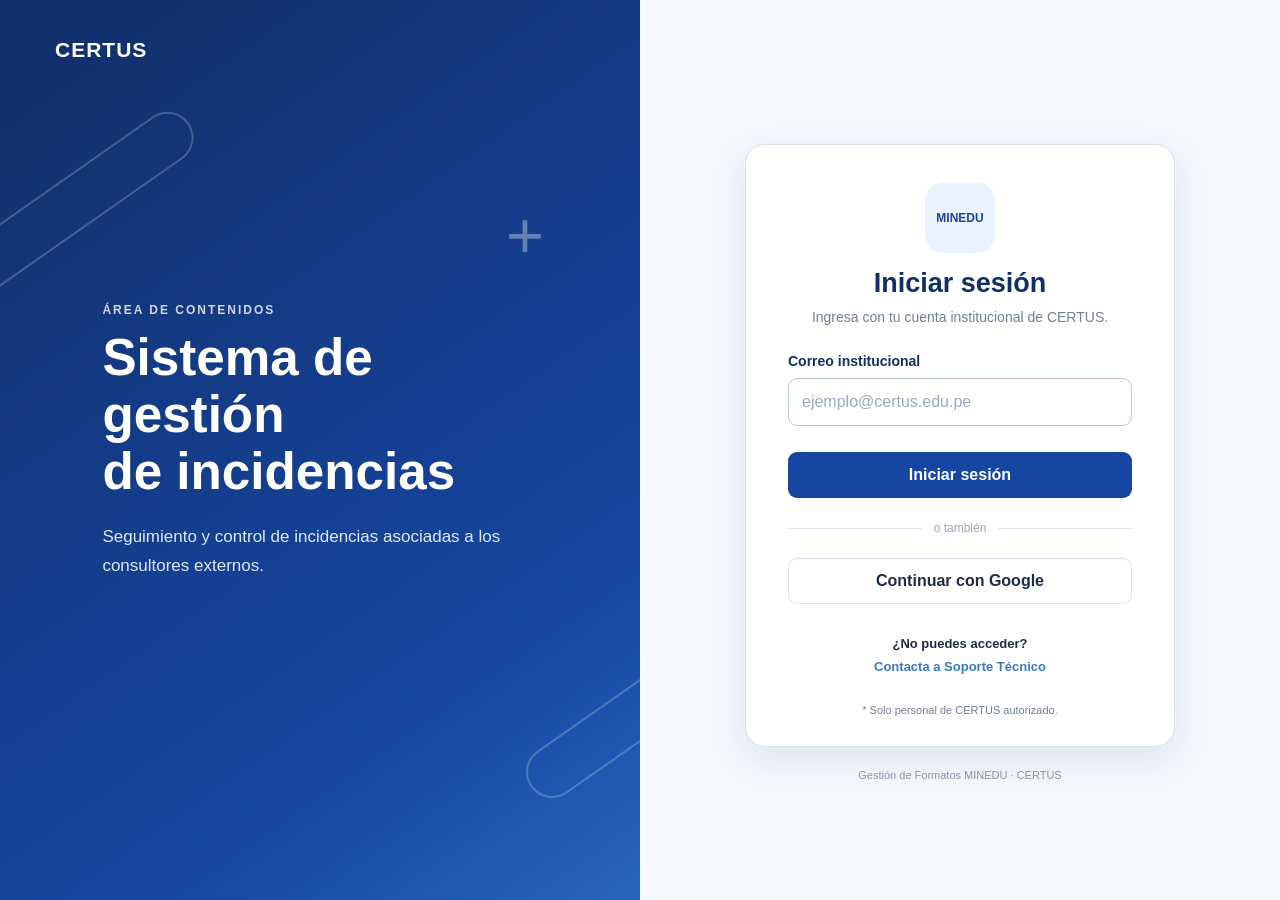
==== index.html @ bb44d8a0 "subida de archivos" ====
<!DOCTYPE html>
<html lang="es">
<head>
  <meta charset="UTF-8">
  <meta name="viewport" content="width=device-width, initial-scale=1.0">
  <title>Acceso | Gestión de Formatos MINEDU</title>
  <link rel="stylesheet" href="estilos.css">
</head>
<body class="login-page">
  <main class="login-layout">
    <section class="login-brand">
      <div class="brand-mark">
        <img src="icono1.png" alt="Logotipo de CERTUS" onerror="this.style.display='none'">
        <span class="brand-fallback">CERTUS</span>
      </div>
      <p class="eyebrow">ÁREA DE CONTENIDOS</p>
      <h1>Sistema de gestión<br>de incidencias</h1>
      <p class="brand-description">
        Seguimiento y control de incidencias asociadas a los consultores externos.
      </p>
      <div class="brand-decoration decoration-one"></div>
      <div class="brand-decoration decoration-two"></div>
      <div class="brand-plus">+</div>
    </section>

    <section class="login-side">
      <div class="login-card">
        <div class="login-logo">
          <img src="icono2.png" alt="Icono del sistema" onerror="this.style.display='none'">
          <span class="login-logo-fallback">MINEDU</span>
        </div>
        <h2>Iniciar sesión</h2>
        <p class="muted login-intro">Ingresa con tu cuenta institucional de CERTUS.</p>

        <form id="loginForm">
          <label for="correo">Correo institucional</label>
          <input
            type="email"
            id="correo"
            name="correo"
            placeholder="ejemplo@certus.edu.pe"
            autocomplete="username"
            required
          >
          <small id="loginMessage" class="form-message" aria-live="polite"></small>
          <button type="submit" class="button button-primary button-full">Iniciar sesión</button>
        </form>

        <div class="separator"><span>o también</span></div>

        <button type="button" id="googleButton" class="button button-google button-full">
          <img src="icono3.png" alt="" onerror="this.style.display='none'">
          Continuar con Google
        </button>

        <div class="login-help">
          <strong>¿No puedes acceder?</strong>
          <a href="#" id="supportLink">Contacta a Soporte Técnico</a>
        </div>
        <p class="login-note">* Solo personal de CERTUS autorizado.</p>
      </div>
      <footer class="page-footer">Gestión de Formatos MINEDU · CERTUS</footer>
    </section>
  </main>
  <script src="script.js"></script>
</body>
</html>
---- estilos.css ----
:root {
  --navy: #102f68;
  --blue: #1746a2;
  --light-blue: #eaf3ff;
  --sky: #6aaef4;
  --text: #1d2d48;
  --muted: #718096;
  --border: #d9e2ef;
  --surface: #ffffff;
  --background: #f4f7fc;
  --shadow: 0 12px 35px rgba(20, 48, 95, 0.09);
}

* { box-sizing: border-box; }

body {
  margin: 0;
  font-family: Arial, Helvetica, sans-serif;
  color: var(--text);
}

button, input { font: inherit; }
button { cursor: pointer; }

/* INICIO DE SESIÓN */
.login-page {
  min-height: 100vh;
  background: var(--background);
}

.login-layout {
  min-height: 100vh;
  display: grid;
  grid-template-columns: 1fr 1fr;
}

.login-brand {
  position: relative;
  overflow: hidden;
  display: flex;
  flex-direction: column;
  justify-content: center;
  padding: 70px clamp(35px, 8vw, 120px);
  color: white;
  background: linear-gradient(145deg, #102f68, #1746a2 75%, #2866bd);
}

.brand-mark, .topbar-brand {
  display: flex;
  align-items: center;
  gap: 10px;
  font-weight: 800;
  letter-spacing: 1px;
}

.brand-mark { position: absolute; top: 38px; left: 55px; }
.brand-mark img { width: 42px; height: 42px; object-fit: contain; }
.brand-fallback { font-size: 21px; }
.eyebrow { margin: 0 0 12px; font-size: 12px; font-weight: 700; letter-spacing: 2px; opacity: .8; }
.login-brand h1 { margin: 0; font-size: clamp(34px, 4vw, 54px); line-height: 1.12; }
.brand-description { max-width: 440px; margin-top: 22px; color: #dceaff; font-size: 17px; line-height: 1.7; }
.brand-decoration { position: absolute; border: 2px solid rgba(255,255,255,.22); border-radius: 30px; transform: rotate(-35deg); }
.decoration-one { width: 290px; height: 52px; left: -75px; top: 20%; }
.decoration-two { width: 230px; height: 52px; right: -100px; bottom: 17%; }
.brand-plus { position: absolute; right: 15%; top: 22%; color: rgba(255,255,255,.35); font-size: 65px; font-weight: 300; }

.login-side { display: flex; flex-direction: column; align-items: center; justify-content: center; padding: 45px 25px 20px; }
.login-card {
  width: min(100%, 430px);
  padding: 38px 42px 30px;
  border: 1px solid var(--border);
  border-radius: 20px;
  background: var(--surface);
  box-shadow: var(--shadow);
}
.login-logo { width: 70px; height: 70px; display: grid; place-items: center; margin: 0 auto 15px; border-radius: 18px; background: var(--light-blue); }
.login-logo img { width: 48px; height: 48px; object-fit: contain; }
.login-logo-fallback { color: var(--blue); font-size: 12px; font-weight: 800; }
.login-card h2 { margin: 0; text-align: center; color: var(--navy); font-size: 27px; }
.muted { color: var(--muted); }
.login-intro { margin: 10px 0 28px; text-align: center; font-size: 14px; }
.login-card label { display: block; margin-bottom: 9px; color: var(--navy); font-size: 14px; font-weight: 700; }
.login-card input { width: 100%; height: 48px; padding: 0 13px; border: 1.5px solid #b8c8df; border-radius: 9px; outline: none; }
.login-card input:focus { border-color: var(--blue); box-shadow: 0 0 0 3px rgba(23,70,162,.1); }
.login-card input::placeholder { color: #9aaac0; }
.form-message { display: block; min-height: 20px; margin-top: 6px; color: #c0392b; font-size: 12px; }
.button { min-height: 46px; border: 0; border-radius: 9px; font-weight: 700; transition: .2s ease; }
.button:hover { transform: translateY(-1px); }
.button-full { width: 100%; }
.button-primary { color: white; background: var(--blue); }
.button-primary:hover { background: #103887; }
.separator { display: flex; align-items: center; gap: 12px; margin: 23px 0; color: #98a5b7; font-size: 12px; }
.separator::before, .separator::after { content: ""; height: 1px; flex: 1; background: var(--border); }
.button-google { display: flex; align-items: center; justify-content: center; gap: 10px; color: var(--text); border: 1px solid var(--border); background: white; }
.button-google:hover { background: #f7faff; }
.button-google img { width: 20px; height: 20px; object-fit: contain; }
.login-help { display: flex; flex-direction: column; align-items: center; gap: 8px; margin-top: 32px; font-size: 13px; }
.login-help a { color: #397ac5; font-weight: 700; text-decoration: none; }
.login-help a:hover { text-decoration: underline; }
.login-note { margin: 30px 0 0; text-align: center; color: var(--muted); font-size: 11px; }
.page-footer { margin-top: 22px; color: #8794a8; font-size: 11px; }

/* DASHBOARD */
.dashboard-page { min-height: 100vh; background: var(--background); }
.topbar {
  position: sticky; top: 0; z-index: 10;
  min-height: 76px; display: flex; align-items: center; gap: 35px;
  padding: 0 clamp(20px, 5vw, 75px);
  background: white; border-bottom: 1px solid var(--border);
  box-shadow: 0 3px 12px rgba(20,48,95,.04);
}
.topbar-brand { min-width: 145px; color: var(--navy); text-decoration: none; }
.topbar-brand img { width: 34px; height: 34px; object-fit: contain; }
.main-nav { display: flex; align-items: center; gap: 30px; flex: 1; height: 76px; }
.nav-link { position: relative; display: flex; align-items: center; height: 100%; color: #52627a; text-decoration: none; font-size: 14px; font-weight: 700; }
.nav-link:hover, .nav-link.active { color: var(--blue); }
.nav-link.active::after { content: ""; position: absolute; bottom: 0; left: 0; right: 0; height: 3px; border-radius: 3px 3px 0 0; background: #4b9bf0; }
.user-area { position: relative; }
.user-button { display: flex; align-items: center; gap: 10px; padding: 7px 0; border: 0; color: var(--navy); background: transparent; font-weight: 700; }
.user-avatar { width: 34px; height: 34px; display: grid; place-items: center; border-radius: 50%; color: white; background: var(--blue); }
.chevron { color: var(--muted); }
.user-menu { position: absolute; top: 48px; right: 0; width: 220px; padding: 13px; border: 1px solid var(--border); border-radius: 10px; background: white; box-shadow: var(--shadow); }
.user-menu p { overflow-wrap: anywhere; margin: 3px 0 12px; color: var(--muted); font-size: 12px; }
.user-menu button { width: 100%; padding: 9px; border: 0; border-radius: 7px; color: #a42b2b; background: #fff0f0; text-align: left; }
.hidden { display: none; }
.menu-toggle { display: none; border: 0; background: transparent; color: var(--navy); font-size: 24px; }

.dashboard-main { max-width: 1440px; margin: 0 auto; padding: 38px clamp(20px, 5vw, 75px) 25px; }
.welcome-row { display: flex; align-items: flex-end; justify-content: space-between; gap: 20px; margin-bottom: 25px; }
.welcome-row h1 { margin: 0; color: var(--navy); font-size: 29px; }
.welcome-row .muted { margin: 8px 0 0; font-size: 14px; }
.welcome-row .eyebrow { color: #5681b8; }
.date-label { padding: 9px 13px; border: 1px solid var(--border); border-radius: 8px; color: #60718a; background: white; font-size: 12px; }
.stats-grid { display: grid; grid-template-columns: repeat(4, 1fr); gap: 17px; margin-bottom: 20px; }
.stat-card { position: relative; min-height: 150px; padding: 19px; border: 1px solid var(--border); border-radius: 13px; background: white; box-shadow: 0 5px 18px rgba(20,48,95,.035); }
.stat-icon { position: absolute; top: 17px; right: 17px; width: 35px; height: 35px; display: grid; place-items: center; border-radius: 10px; background: var(--light-blue); color: var(--blue); font-size: 20px; font-weight: 700; }
.stat-icon img { max-width: 22px; max-height: 22px; object-fit: contain; }
.icon-fallback { display: none; }
.stat-label { max-width: 78%; margin: 0 0 13px; color: #64748b; font-size: 13px; font-weight: 700; }
.stat-value { color: var(--navy); font-size: 32px; font-weight: 800; }
.stat-detail { margin: 6px 0 0; color: #98a3b3; font-size: 11px; }
.content-grid { display: grid; grid-template-columns: 1.55fr 1fr; gap: 20px; margin-bottom: 20px; }
.panel { min-width: 0; padding: 22px; border: 1px solid var(--border); border-radius: 15px; background: white; box-shadow: 0 5px 18px rgba(20,48,95,.035); }
.panel-heading { display: flex; align-items: flex-start; justify-content: space-between; gap: 15px; margin-bottom: 20px; }
.panel-heading h2 { margin: 0; color: var(--navy); font-size: 19px; }
.panel-heading .muted { margin: 7px 0 0; font-size: 12px; }
.panel-tag { flex-shrink: 0; padding: 6px 10px; border-radius: 20px; color: #38649c; background: #edf5ff; font-size: 11px; font-weight: 700; }
.chart { height: 245px; display: flex; align-items: flex-end; justify-content: space-around; gap: 10px; padding: 20px 8px 0; border-bottom: 1px solid #aebdd0; background: repeating-linear-gradient(to bottom, transparent 0, transparent 59px, #edf1f6 60px); }
.chart-column { height: 100%; flex: 1; display: flex; flex-direction: column; justify-content: flex-end; align-items: center; gap: 7px; min-width: 0; }
.chart-value { color: #52627a; font-size: 10px; font-weight: 700; }
.chart-bar { width: min(38px, 75%); min-height: 4px; border-radius: 5px 5px 0 0; background: #66aaf0; transition: height .3s ease; }
.chart-month { padding-bottom: 7px; color: #65748a; font-size: 11px; }
.progress-item { margin: 22px 0; }
.progress-label { display: flex; justify-content: space-between; margin-bottom: 9px; color: #58677e; font-size: 13px; }
.progress-label strong { color: var(--navy); }
.progress-track { height: 9px; overflow: hidden; border-radius: 20px; background: #edf1f6; }
.progress-fill { display: block; height: 100%; border-radius: 20px; }
.fill-blue { background: #579be9; }
.fill-green { background: #55b98a; }
.fill-orange { background: #e8a34b; }
.notice-box { display: flex; align-items: flex-start; gap: 12px; margin-top: 27px; padding: 13px; border-radius: 10px; background: #f1f7ff; }
.notice-box img { width: 23px; height: 23px; object-fit: contain; }
.notice-box strong { color: var(--navy); font-size: 12px; }
.notice-box p { margin: 5px 0 0; color: #6f7f95; font-size: 11px; line-height: 1.5; }
.critical-panel { margin-bottom: 20px; }
.table-wrap { overflow-x: auto; }
table { width: 100%; border-collapse: collapse; text-align: left; }
th { padding: 12px 14px; color: #748198; background: #f7f9fc; font-size: 11px; text-transform: uppercase; letter-spacing: .5px; }
td { padding: 13px 14px; border-bottom: 1px solid #edf1f6; color: #35445b; font-size: 13px; }
tbody tr:last-child td { border-bottom: 0; }
.status { display: inline-block; padding: 5px 9px; border-radius: 20px; font-size: 11px; font-weight: 700; }
.status-danger { color: #b83232; background: #fff0f0; }
.status-warning { color: #9a641c; background: #fff6e7; }
.status-info { color: #356ca8; background: #edf5ff; }
.dashboard-footer { padding: 10px 0; color: #99a4b4; text-align: center; font-size: 11px; }
.toast { position: fixed; right: 22px; bottom: 22px; z-index: 30; max-width: 320px; padding: 13px 17px; border-radius: 9px; color: white; background: #183d79; box-shadow: var(--shadow); opacity: 0; pointer-events: none; transform: translateY(10px); transition: .25s ease; font-size: 13px; }
.toast.show { opacity: 1; transform: translateY(0); }

@media (max-width: 950px) {
  .login-layout { grid-template-columns: .85fr 1.15fr; }
  .login-brand { padding: 55px 35px; }
  .brand-mark { left: 35px; }
  .stats-grid { grid-template-columns: repeat(2, 1fr); }
  .topbar { gap: 20px; padding: 0 22px; }
  .main-nav { gap: 18px; }
}

@media (max-width: 700px) {
  .login-layout { display: block; }
  .login-brand { min-height: 230px; padding: 90px 28px 30px; }
  .brand-mark { top: 25px; left: 28px; }
  .login-brand h1 { font-size: 32px; }
  .brand-description { margin-top: 12px; font-size: 14px; }
  .brand-plus { top: 25%; right: 10%; }
  .login-side { padding: 28px 16px; }
  .login-card { padding: 30px 24px 25px; }
  .topbar { min-height: 65px; justify-content: space-between; flex-wrap: wrap; }
  .topbar-brand { min-width: auto; }
  .menu-toggle { display: block; margin-left: auto; }
  .main-nav { display: none; order: 3; width: 100%; height: auto; flex-direction: column; align-items: stretch; gap: 0; padding-bottom: 10px; }
  .main-nav.open { display: flex; }
  .nav-link { min-height: 42px; }
  .nav-link.active::after { right: auto; width: 55px; }
  .user-area { order: 2; }
  .user-button #userName { display: none; }
  .dashboard-main { padding-top: 27px; }
  .welcome-row { align-items: flex-start; flex-direction: column; }
  .welcome-row h1 { font-size: 25px; }
  .content-grid { grid-template-columns: 1fr; }
}

@media (max-width: 440px) {
  .stats-grid { grid-template-columns: 1fr 1fr; gap: 10px; }
  .stat-card { min-height: 142px; padding: 13px; }
  .stat-icon { top: 12px; right: 12px; width: 29px; height: 29px; }
  .stat-label { font-size: 11px; }
  .stat-value { font-size: 27px; }
  .stat-detail { font-size: 10px; }
  .panel { padding: 16px; }
  .panel-heading h2 { font-size: 17px; }
  .chart { gap: 4px; height: 210px; }
  .chart-month { font-size: 9px; }
  .chart-value { font-size: 9px; }
  td, th { padding: 11px 9px; white-space: nowrap; }
}
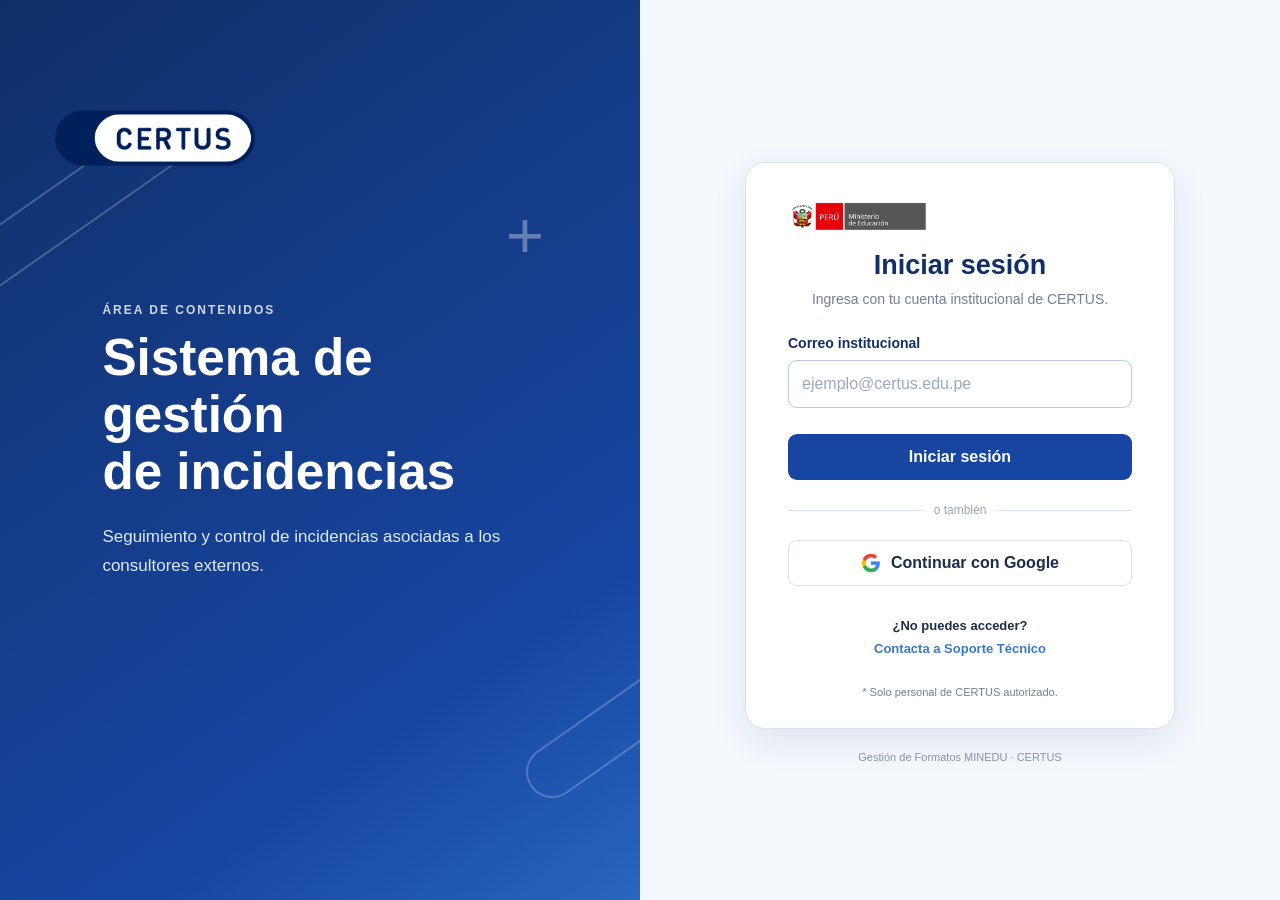
==== commit e2ef6d58: "imagenes + stylesheet formato" ====
--- a/index.html
+++ b/index.html
@@ -10,8 +10,7 @@
   <main class="login-layout">
     <section class="login-brand">
       <div class="brand-mark">
-        <img src="icono1.png" alt="Logotipo de CERTUS" onerror="this.style.display='none'">
-        <span class="brand-fallback">CERTUS</span>
+        <img src="img/icono1.png" alt="Logotipo de CERTUS" onerror="this.style.display='none'">
       </div>
       <p class="eyebrow">ÁREA DE CONTENIDOS</p>
       <h1>Sistema de gestión<br>de incidencias</h1>
@@ -26,8 +25,7 @@
     <section class="login-side">
       <div class="login-card">
         <div class="login-logo">
-          <img src="icono2.png" alt="Icono del sistema" onerror="this.style.display='none'">
-          <span class="login-logo-fallback">MINEDU</span>
+          <img src="img/icono2.png" alt="Icono del sistema" onerror="this.style.display='none'">
         </div>
         <h2>Iniciar sesión</h2>
         <p class="muted login-intro">Ingresa con tu cuenta institucional de CERTUS.</p>
@@ -49,7 +47,7 @@
         <div class="separator"><span>o también</span></div>
 
         <button type="button" id="googleButton" class="button button-google button-full">
-          <img src="icono3.png" alt="" onerror="this.style.display='none'">
+          <img src="img/icono3.png" alt="" onerror="this.style.display='none'">
           Continuar con Google
         </button>
 
--- a/estilos.css
+++ b/estilos.css
@@ -11,7 +11,9 @@
   --shadow: 0 12px 35px rgba(20, 48, 95, 0.09);
 }
 
-* { box-sizing: border-box; }
+* {
+  box-sizing: border-box;
+}
 
 body {
   margin: 0;
@@ -19,8 +21,14 @@
   color: var(--text);
 }
 
-button, input { font: inherit; }
-button { cursor: pointer; }
+button,
+input {
+  font: inherit;
+}
+
+button {
+  cursor: pointer;
+}
 
 /* INICIO DE SESIÓN */
 .login-page {
@@ -45,7 +53,8 @@
   background: linear-gradient(145deg, #102f68, #1746a2 75%, #2866bd);
 }
 
-.brand-mark, .topbar-brand {
+.brand-mark,
+.topbar-brand {
   display: flex;
   align-items: center;
   gap: 10px;
@@ -53,18 +62,83 @@
   letter-spacing: 1px;
 }
 
-.brand-mark { position: absolute; top: 38px; left: 55px; }
-.brand-mark img { width: 42px; height: 42px; object-fit: contain; }
-.brand-fallback { font-size: 21px; }
-.eyebrow { margin: 0 0 12px; font-size: 12px; font-weight: 700; letter-spacing: 2px; opacity: .8; }
-.login-brand h1 { margin: 0; font-size: clamp(34px, 4vw, 54px); line-height: 1.12; }
-.brand-description { max-width: 440px; margin-top: 22px; color: #dceaff; font-size: 17px; line-height: 1.7; }
-.brand-decoration { position: absolute; border: 2px solid rgba(255,255,255,.22); border-radius: 30px; transform: rotate(-35deg); }
-.decoration-one { width: 290px; height: 52px; left: -75px; top: 20%; }
-.decoration-two { width: 230px; height: 52px; right: -100px; bottom: 17%; }
-.brand-plus { position: absolute; right: 15%; top: 22%; color: rgba(255,255,255,.35); font-size: 65px; font-weight: 300; }
-
-.login-side { display: flex; flex-direction: column; align-items: center; justify-content: center; padding: 45px 25px 20px; }
+.brand-mark {
+  position: absolute;
+  top: 38px;
+  left: 55px;
+  z-index: 2;
+}
+
+.brand-mark img {
+  width: 200px;
+  height: 200px;
+  object-fit: contain;
+}
+
+.brand-fallback {
+  font-size: 21px;
+}
+
+.eyebrow {
+  margin: 0 0 12px;
+  font-size: 12px;
+  font-weight: 700;
+  letter-spacing: 2px;
+  opacity: .8;
+}
+
+.login-brand h1 {
+  margin: 0;
+  font-size: clamp(34px, 4vw, 54px);
+  line-height: 1.12;
+}
+
+.brand-description {
+  max-width: 440px;
+  margin-top: 22px;
+  color: #dceaff;
+  font-size: 17px;
+  line-height: 1.7;
+}
+
+.brand-decoration {
+  position: absolute;
+  border: 2px solid rgba(255, 255, 255, .22);
+  border-radius: 30px;
+  transform: rotate(-35deg);
+}
+
+.decoration-one {
+  width: 290px;
+  height: 52px;
+  left: -75px;
+  top: 20%;
+}
+
+.decoration-two {
+  width: 230px;
+  height: 52px;
+  right: -100px;
+  bottom: 17%;
+}
+
+.brand-plus {
+  position: absolute;
+  right: 15%;
+  top: 22%;
+  color: rgba(255, 255, 255, .35);
+  font-size: 65px;
+  font-weight: 300;
+}
+
+.login-side {
+  display: flex;
+  flex-direction: column;
+  align-items: center;
+  justify-content: center;
+  padding: 45px 25px 20px;
+}
+
 .login-card {
   width: min(100%, 430px);
   padding: 38px 42px 30px;
@@ -73,153 +147,831 @@
   background: var(--surface);
   box-shadow: var(--shadow);
 }
-.login-logo { width: 70px; height: 70px; display: grid; place-items: center; margin: 0 auto 15px; border-radius: 18px; background: var(--light-blue); }
-.login-logo img { width: 48px; height: 48px; object-fit: contain; }
-.login-logo-fallback { color: var(--blue); font-size: 12px; font-weight: 800; }
-.login-card h2 { margin: 0; text-align: center; color: var(--navy); font-size: 27px; }
-.muted { color: var(--muted); }
-.login-intro { margin: 10px 0 28px; text-align: center; font-size: 14px; }
-.login-card label { display: block; margin-bottom: 9px; color: var(--navy); font-size: 14px; font-weight: 700; }
-.login-card input { width: 100%; height: 48px; padding: 0 13px; border: 1.5px solid #b8c8df; border-radius: 9px; outline: none; }
-.login-card input:focus { border-color: var(--blue); box-shadow: 0 0 0 3px rgba(23,70,162,.1); }
-.login-card input::placeholder { color: #9aaac0; }
-.form-message { display: block; min-height: 20px; margin-top: 6px; color: #c0392b; font-size: 12px; }
-.button { min-height: 46px; border: 0; border-radius: 9px; font-weight: 700; transition: .2s ease; }
-.button:hover { transform: translateY(-1px); }
-.button-full { width: 100%; }
-.button-primary { color: white; background: var(--blue); }
-.button-primary:hover { background: #103887; }
-.separator { display: flex; align-items: center; gap: 12px; margin: 23px 0; color: #98a5b7; font-size: 12px; }
-.separator::before, .separator::after { content: ""; height: 1px; flex: 1; background: var(--border); }
-.button-google { display: flex; align-items: center; justify-content: center; gap: 10px; color: var(--text); border: 1px solid var(--border); background: white; }
-.button-google:hover { background: #f7faff; }
-.button-google img { width: 20px; height: 20px; object-fit: contain; }
-.login-help { display: flex; flex-direction: column; align-items: center; gap: 8px; margin-top: 32px; font-size: 13px; }
-.login-help a { color: #397ac5; font-weight: 700; text-decoration: none; }
-.login-help a:hover { text-decoration: underline; }
-.login-note { margin: 30px 0 0; text-align: center; color: var(--muted); font-size: 11px; }
-.page-footer { margin-top: 22px; color: #8794a8; font-size: 11px; }
+
+.login-logo {
+  width: auto;
+  height: auto;
+  margin: 0 auto 15px;
+  background: transparent;
+}
+
+.login-logo img {
+  width: 140px;
+  height: auto;
+  object-fit: contain;
+}
+
+.login-logo-fallback {
+  color: var(--blue);
+  font-size: 12px;
+  font-weight: 800;
+}
+
+.login-card h2 {
+  margin: 0;
+  text-align: center;
+  color: var(--navy);
+  font-size: 27px;
+}
+
+.muted {
+  color: var(--muted);
+}
+
+.login-intro {
+  margin: 10px 0 28px;
+  text-align: center;
+  font-size: 14px;
+}
+
+.login-card label {
+  display: block;
+  margin-bottom: 9px;
+  color: var(--navy);
+  font-size: 14px;
+  font-weight: 700;
+}
+
+.login-card input {
+  width: 100%;
+  height: 48px;
+  padding: 0 13px;
+  border: 1.5px solid #b8c8df;
+  border-radius: 9px;
+  outline: none;
+}
+
+.login-card input:focus {
+  border-color: var(--blue);
+  box-shadow: 0 0 0 3px rgba(23, 70, 162, .1);
+}
+
+.login-card input::placeholder {
+  color: #9aaac0;
+}
+
+.form-message {
+  display: block;
+  min-height: 20px;
+  margin-top: 6px;
+  color: #c0392b;
+  font-size: 12px;
+}
+
+.button {
+  min-height: 46px;
+  border: 0;
+  border-radius: 9px;
+  font-weight: 700;
+  transition: .2s ease;
+}
+
+.button:hover {
+  transform: translateY(-1px);
+}
+
+.button-full {
+  width: 100%;
+}
+
+.button-primary {
+  color: white;
+  background: var(--blue);
+}
+
+.button-primary:hover {
+  background: #103887;
+}
+
+.separator {
+  display: flex;
+  align-items: center;
+  gap: 12px;
+  margin: 23px 0;
+  color: #98a5b7;
+  font-size: 12px;
+}
+
+.separator::before,
+.separator::after {
+  content: "";
+  height: 1px;
+  flex: 1;
+  background: var(--border);
+}
+
+.button-google {
+  display: flex;
+  align-items: center;
+  justify-content: center;
+  gap: 10px;
+  color: var(--text);
+  border: 1px solid var(--border);
+  background: white;
+}
+
+.button-google:hover {
+  background: #f7faff;
+}
+
+.button-google img {
+  width: 20px;
+  height: 20px;
+  object-fit: contain;
+}
+
+.login-help {
+  display: flex;
+  flex-direction: column;
+  align-items: center;
+  gap: 8px;
+  margin-top: 32px;
+  font-size: 13px;
+}
+
+.login-help a {
+  color: #397ac5;
+  font-weight: 700;
+  text-decoration: none;
+}
+
+.login-help a:hover {
+  text-decoration: underline;
+}
+
+.login-note {
+  margin: 30px 0 0;
+  text-align: center;
+  color: var(--muted);
+  font-size: 11px;
+}
+
+.page-footer {
+  margin-top: 22px;
+  color: #8794a8;
+  font-size: 11px;
+}
 
 /* DASHBOARD */
-.dashboard-page { min-height: 100vh; background: var(--background); }
+.dashboard-page {
+  min-height: 100vh;
+  background: var(--background);
+}
+
 .topbar {
-  position: sticky; top: 0; z-index: 10;
-  min-height: 76px; display: flex; align-items: center; gap: 35px;
+  position: sticky;
+  top: 0;
+  z-index: 10;
+  min-height: 76px;
+  display: flex;
+  align-items: center;
+  gap: 35px;
   padding: 0 clamp(20px, 5vw, 75px);
-  background: white; border-bottom: 1px solid var(--border);
-  box-shadow: 0 3px 12px rgba(20,48,95,.04);
-}
-.topbar-brand { min-width: 145px; color: var(--navy); text-decoration: none; }
-.topbar-brand img { width: 34px; height: 34px; object-fit: contain; }
-.main-nav { display: flex; align-items: center; gap: 30px; flex: 1; height: 76px; }
-.nav-link { position: relative; display: flex; align-items: center; height: 100%; color: #52627a; text-decoration: none; font-size: 14px; font-weight: 700; }
-.nav-link:hover, .nav-link.active { color: var(--blue); }
-.nav-link.active::after { content: ""; position: absolute; bottom: 0; left: 0; right: 0; height: 3px; border-radius: 3px 3px 0 0; background: #4b9bf0; }
-.user-area { position: relative; }
-.user-button { display: flex; align-items: center; gap: 10px; padding: 7px 0; border: 0; color: var(--navy); background: transparent; font-weight: 700; }
-.user-avatar { width: 34px; height: 34px; display: grid; place-items: center; border-radius: 50%; color: white; background: var(--blue); }
-.chevron { color: var(--muted); }
-.user-menu { position: absolute; top: 48px; right: 0; width: 220px; padding: 13px; border: 1px solid var(--border); border-radius: 10px; background: white; box-shadow: var(--shadow); }
-.user-menu p { overflow-wrap: anywhere; margin: 3px 0 12px; color: var(--muted); font-size: 12px; }
-.user-menu button { width: 100%; padding: 9px; border: 0; border-radius: 7px; color: #a42b2b; background: #fff0f0; text-align: left; }
-.hidden { display: none; }
-.menu-toggle { display: none; border: 0; background: transparent; color: var(--navy); font-size: 24px; }
-
-.dashboard-main { max-width: 1440px; margin: 0 auto; padding: 38px clamp(20px, 5vw, 75px) 25px; }
-.welcome-row { display: flex; align-items: flex-end; justify-content: space-between; gap: 20px; margin-bottom: 25px; }
-.welcome-row h1 { margin: 0; color: var(--navy); font-size: 29px; }
-.welcome-row .muted { margin: 8px 0 0; font-size: 14px; }
-.welcome-row .eyebrow { color: #5681b8; }
-.date-label { padding: 9px 13px; border: 1px solid var(--border); border-radius: 8px; color: #60718a; background: white; font-size: 12px; }
-.stats-grid { display: grid; grid-template-columns: repeat(4, 1fr); gap: 17px; margin-bottom: 20px; }
-.stat-card { position: relative; min-height: 150px; padding: 19px; border: 1px solid var(--border); border-radius: 13px; background: white; box-shadow: 0 5px 18px rgba(20,48,95,.035); }
-.stat-icon { position: absolute; top: 17px; right: 17px; width: 35px; height: 35px; display: grid; place-items: center; border-radius: 10px; background: var(--light-blue); color: var(--blue); font-size: 20px; font-weight: 700; }
-.stat-icon img { max-width: 22px; max-height: 22px; object-fit: contain; }
-.icon-fallback { display: none; }
-.stat-label { max-width: 78%; margin: 0 0 13px; color: #64748b; font-size: 13px; font-weight: 700; }
-.stat-value { color: var(--navy); font-size: 32px; font-weight: 800; }
-.stat-detail { margin: 6px 0 0; color: #98a3b3; font-size: 11px; }
-.content-grid { display: grid; grid-template-columns: 1.55fr 1fr; gap: 20px; margin-bottom: 20px; }
-.panel { min-width: 0; padding: 22px; border: 1px solid var(--border); border-radius: 15px; background: white; box-shadow: 0 5px 18px rgba(20,48,95,.035); }
-.panel-heading { display: flex; align-items: flex-start; justify-content: space-between; gap: 15px; margin-bottom: 20px; }
-.panel-heading h2 { margin: 0; color: var(--navy); font-size: 19px; }
-.panel-heading .muted { margin: 7px 0 0; font-size: 12px; }
-.panel-tag { flex-shrink: 0; padding: 6px 10px; border-radius: 20px; color: #38649c; background: #edf5ff; font-size: 11px; font-weight: 700; }
-.chart { height: 245px; display: flex; align-items: flex-end; justify-content: space-around; gap: 10px; padding: 20px 8px 0; border-bottom: 1px solid #aebdd0; background: repeating-linear-gradient(to bottom, transparent 0, transparent 59px, #edf1f6 60px); }
-.chart-column { height: 100%; flex: 1; display: flex; flex-direction: column; justify-content: flex-end; align-items: center; gap: 7px; min-width: 0; }
-.chart-value { color: #52627a; font-size: 10px; font-weight: 700; }
-.chart-bar { width: min(38px, 75%); min-height: 4px; border-radius: 5px 5px 0 0; background: #66aaf0; transition: height .3s ease; }
-.chart-month { padding-bottom: 7px; color: #65748a; font-size: 11px; }
-.progress-item { margin: 22px 0; }
-.progress-label { display: flex; justify-content: space-between; margin-bottom: 9px; color: #58677e; font-size: 13px; }
-.progress-label strong { color: var(--navy); }
-.progress-track { height: 9px; overflow: hidden; border-radius: 20px; background: #edf1f6; }
-.progress-fill { display: block; height: 100%; border-radius: 20px; }
-.fill-blue { background: #579be9; }
-.fill-green { background: #55b98a; }
-.fill-orange { background: #e8a34b; }
-.notice-box { display: flex; align-items: flex-start; gap: 12px; margin-top: 27px; padding: 13px; border-radius: 10px; background: #f1f7ff; }
-.notice-box img { width: 23px; height: 23px; object-fit: contain; }
-.notice-box strong { color: var(--navy); font-size: 12px; }
-.notice-box p { margin: 5px 0 0; color: #6f7f95; font-size: 11px; line-height: 1.5; }
-.critical-panel { margin-bottom: 20px; }
-.table-wrap { overflow-x: auto; }
-table { width: 100%; border-collapse: collapse; text-align: left; }
-th { padding: 12px 14px; color: #748198; background: #f7f9fc; font-size: 11px; text-transform: uppercase; letter-spacing: .5px; }
-td { padding: 13px 14px; border-bottom: 1px solid #edf1f6; color: #35445b; font-size: 13px; }
-tbody tr:last-child td { border-bottom: 0; }
-.status { display: inline-block; padding: 5px 9px; border-radius: 20px; font-size: 11px; font-weight: 700; }
-.status-danger { color: #b83232; background: #fff0f0; }
-.status-warning { color: #9a641c; background: #fff6e7; }
-.status-info { color: #356ca8; background: #edf5ff; }
-.dashboard-footer { padding: 10px 0; color: #99a4b4; text-align: center; font-size: 11px; }
-.toast { position: fixed; right: 22px; bottom: 22px; z-index: 30; max-width: 320px; padding: 13px 17px; border-radius: 9px; color: white; background: #183d79; box-shadow: var(--shadow); opacity: 0; pointer-events: none; transform: translateY(10px); transition: .25s ease; font-size: 13px; }
-.toast.show { opacity: 1; transform: translateY(0); }
+  background: white;
+  border-bottom: 1px solid var(--border);
+  box-shadow: 0 3px 12px rgba(20, 48, 95, .04);
+}
+
+.topbar-brand {
+  min-width: 145px;
+  color: var(--navy);
+  text-decoration: none;
+}
+
+.topbar-brand img {
+  width: 70px;
+  height: 70px;
+  object-fit: contain;
+}
+
+.main-nav {
+  display: flex;
+  align-items: center;
+  gap: 30px;
+  flex: 1;
+  height: 76px;
+}
+
+.nav-link {
+  position: relative;
+  display: flex;
+  align-items: center;
+  height: 100%;
+  color: #52627a;
+  text-decoration: none;
+  font-size: 14px;
+  font-weight: 700;
+}
+
+.nav-link:hover,
+.nav-link.active {
+  color: var(--blue);
+}
+
+.nav-link.active::after {
+  content: "";
+  position: absolute;
+  bottom: 0;
+  left: 0;
+  right: 0;
+  height: 3px;
+  border-radius: 3px 3px 0 0;
+  background: #4b9bf0;
+}
+
+.user-area {
+  position: relative;
+}
+
+.user-button {
+  display: flex;
+  align-items: center;
+  gap: 10px;
+  padding: 7px 0;
+  border: 0;
+  color: var(--navy);
+  background: transparent;
+  font-weight: 700;
+}
+
+.user-avatar {
+  width: 34px;
+  height: 34px;
+  display: grid;
+  place-items: center;
+  border-radius: 50%;
+  color: white;
+  background: var(--blue);
+}
+
+.chevron {
+  color: var(--muted);
+}
+
+.user-menu {
+  position: absolute;
+  top: 48px;
+  right: 0;
+  width: 220px;
+  padding: 13px;
+  border: 1px solid var(--border);
+  border-radius: 10px;
+  background: white;
+  box-shadow: var(--shadow);
+}
+
+.user-menu p {
+  overflow-wrap: anywhere;
+  margin: 3px 0 12px;
+  color: var(--muted);
+  font-size: 12px;
+}
+
+.user-menu button {
+  width: 100%;
+  padding: 9px;
+  border: 0;
+  border-radius: 7px;
+  color: #a42b2b;
+  background: #fff0f0;
+  text-align: left;
+}
+
+.hidden {
+  display: none;
+}
+
+.menu-toggle {
+  display: none;
+  border: 0;
+  background: transparent;
+  color: var(--navy);
+  font-size: 24px;
+}
+
+.dashboard-main {
+  max-width: 1440px;
+  margin: 0 auto;
+  padding: 38px clamp(20px, 5vw, 75px) 25px;
+}
+
+.welcome-row {
+  display: flex;
+  align-items: flex-end;
+  justify-content: space-between;
+  gap: 20px;
+  margin-bottom: 25px;
+}
+
+.welcome-row h1 {
+  margin: 0;
+  color: var(--navy);
+  font-size: 29px;
+}
+
+.welcome-row .muted {
+  margin: 8px 0 0;
+  font-size: 14px;
+}
+
+.welcome-row .eyebrow {
+  color: #5681b8;
+}
+
+.date-label {
+  padding: 9px 13px;
+  border: 1px solid var(--border);
+  border-radius: 8px;
+  color: #60718a;
+  background: white;
+  font-size: 12px;
+}
+
+.stats-grid {
+  display: grid;
+  grid-template-columns: repeat(4, 1fr);
+  gap: 17px;
+  margin-bottom: 20px;
+}
+
+.stat-card {
+  position: relative;
+  min-height: 150px;
+  padding: 19px;
+  border: 1px solid var(--border);
+  border-radius: 13px;
+  background: white;
+  box-shadow: 0 5px 18px rgba(20, 48, 95, .035);
+}
+
+.stat-icon {
+  position: absolute;
+  top: 17px;
+  right: 17px;
+  width: 35px;
+  height: 35px;
+  display: grid;
+  place-items: center;
+  font-size: 20px;
+  font-weight: 700;
+}
+
+.stat-icon img {
+  max-width: 22px;
+  max-height: 22px;
+  object-fit: contain;
+}
+
+.icon-fallback {
+  display: none;
+}
+
+.stat-label {
+  max-width: 78%;
+  margin: 0 0 13px;
+  color: #64748b;
+  font-size: 13px;
+  font-weight: 700;
+}
+
+.stat-value {
+  color: var(--navy);
+  font-size: 32px;
+  font-weight: 800;
+}
+
+.stat-detail {
+  margin: 6px 0 0;
+  color: #98a3b3;
+  font-size: 11px;
+}
+
+.content-grid {
+  display: grid;
+  grid-template-columns: 1.55fr 1fr;
+  gap: 20px;
+  margin-bottom: 20px;
+}
+
+.panel {
+  min-width: 0;
+  padding: 22px;
+  border: 1px solid var(--border);
+  border-radius: 15px;
+  background: white;
+  box-shadow: 0 5px 18px rgba(20, 48, 95, .035);
+}
+
+.panel-heading {
+  display: flex;
+  align-items: flex-start;
+  justify-content: space-between;
+  gap: 15px;
+  margin-bottom: 20px;
+}
+
+.panel-heading h2 {
+  margin: 0;
+  color: var(--navy);
+  font-size: 19px;
+}
+
+.panel-heading .muted {
+  margin: 7px 0 0;
+  font-size: 12px;
+}
+
+.panel-tag {
+  flex-shrink: 0;
+  padding: 6px 10px;
+  border-radius: 20px;
+  color: #38649c;
+  background: #edf5ff;
+  font-size: 11px;
+  font-weight: 700;
+}
+
+.chart {
+  height: 245px;
+  display: flex;
+  align-items: flex-end;
+  justify-content: space-around;
+  gap: 10px;
+  padding: 20px 8px 0;
+  border-bottom: 1px solid #aebdd0;
+  background: repeating-linear-gradient(to bottom, transparent 0, transparent 59px, #edf1f6 60px);
+}
+
+.chart-column {
+  height: 100%;
+  flex: 1;
+  display: flex;
+  flex-direction: column;
+  justify-content: flex-end;
+  align-items: center;
+  gap: 7px;
+  min-width: 0;
+}
+
+.chart-value {
+  color: #52627a;
+  font-size: 10px;
+  font-weight: 700;
+}
+
+.chart-bar {
+  width: min(38px, 75%);
+  min-height: 4px;
+  border-radius: 5px 5px 0 0;
+  background: #66aaf0;
+  transition: height .3s ease;
+}
+
+.chart-month {
+  padding-bottom: 7px;
+  color: #65748a;
+  font-size: 11px;
+}
+
+.progress-item {
+  margin: 22px 0;
+}
+
+.progress-label {
+  display: flex;
+  justify-content: space-between;
+  margin-bottom: 9px;
+  color: #58677e;
+  font-size: 13px;
+}
+
+.progress-label strong {
+  color: var(--navy);
+}
+
+.progress-track {
+  height: 9px;
+  overflow: hidden;
+  border-radius: 20px;
+  background: #edf1f6;
+}
+
+.progress-fill {
+  display: block;
+  height: 100%;
+  border-radius: 20px;
+}
+
+.fill-blue {
+  background: #579be9;
+}
+
+.fill-green {
+  background: #55b98a;
+}
+
+.fill-orange {
+  background: #e8a34b;
+}
+
+.notice-box {
+  display: flex;
+  align-items: flex-start;
+  gap: 12px;
+  margin-top: 27px;
+  padding: 13px;
+  border-radius: 10px;
+  background: #f1f7ff;
+}
+
+.notice-box img {
+  width: 23px;
+  height: 23px;
+  object-fit: contain;
+}
+
+.notice-box strong {
+  color: var(--navy);
+  font-size: 12px;
+}
+
+.notice-box p {
+  margin: 5px 0 0;
+  color: #6f7f95;
+  font-size: 11px;
+  line-height: 1.5;
+}
+
+.critical-panel {
+  margin-bottom: 20px;
+}
+
+.table-wrap {
+  overflow-x: auto;
+}
+
+table {
+  width: 100%;
+  border-collapse: collapse;
+  text-align: left;
+}
+
+th {
+  padding: 12px 14px;
+  color: #748198;
+  background: #f7f9fc;
+  font-size: 11px;
+  text-transform: uppercase;
+  letter-spacing: .5px;
+}
+
+td {
+  padding: 13px 14px;
+  border-bottom: 1px solid #edf1f6;
+  color: #35445b;
+  font-size: 13px;
+}
+
+tbody tr:last-child td {
+  border-bottom: 0;
+}
+
+.status {
+  display: inline-block;
+  padding: 5px 9px;
+  border-radius: 20px;
+  font-size: 11px;
+  font-weight: 700;
+}
+
+.status-danger {
+  color: #b83232;
+  background: #fff0f0;
+}
+
+.status-warning {
+  color: #9a641c;
+  background: #fff6e7;
+}
+
+.status-info {
+  color: #356ca8;
+  background: #edf5ff;
+}
+
+.dashboard-footer {
+  padding: 10px 0;
+  color: #99a4b4;
+  text-align: center;
+  font-size: 11px;
+}
+
+.toast {
+  position: fixed;
+  right: 22px;
+  bottom: 22px;
+  z-index: 30;
+  max-width: 320px;
+  padding: 13px 17px;
+  border-radius: 9px;
+  color: white;
+  background: #183d79;
+  box-shadow: var(--shadow);
+  opacity: 0;
+  pointer-events: none;
+  transform: translateY(10px);
+  transition: .25s ease;
+  font-size: 13px;
+}
+
+.toast.show {
+  opacity: 1;
+  transform: translateY(0);
+}
 
 @media (max-width: 950px) {
-  .login-layout { grid-template-columns: .85fr 1.15fr; }
-  .login-brand { padding: 55px 35px; }
-  .brand-mark { left: 35px; }
-  .stats-grid { grid-template-columns: repeat(2, 1fr); }
-  .topbar { gap: 20px; padding: 0 22px; }
-  .main-nav { gap: 18px; }
+  .login-layout {
+    grid-template-columns: .85fr 1.15fr;
+  }
+
+  .login-brand {
+    padding: 55px 35px;
+  }
+
+  .brand-mark {
+    left: 35px;
+  }
+
+  .stats-grid {
+    grid-template-columns: repeat(2, 1fr);
+  }
+
+  .topbar {
+    gap: 20px;
+    padding: 0 22px;
+  }
+
+  .main-nav {
+    gap: 18px;
+  }
 }
 
 @media (max-width: 700px) {
-  .login-layout { display: block; }
-  .login-brand { min-height: 230px; padding: 90px 28px 30px; }
-  .brand-mark { top: 25px; left: 28px; }
-  .login-brand h1 { font-size: 32px; }
-  .brand-description { margin-top: 12px; font-size: 14px; }
-  .brand-plus { top: 25%; right: 10%; }
-  .login-side { padding: 28px 16px; }
-  .login-card { padding: 30px 24px 25px; }
-  .topbar { min-height: 65px; justify-content: space-between; flex-wrap: wrap; }
-  .topbar-brand { min-width: auto; }
-  .menu-toggle { display: block; margin-left: auto; }
-  .main-nav { display: none; order: 3; width: 100%; height: auto; flex-direction: column; align-items: stretch; gap: 0; padding-bottom: 10px; }
-  .main-nav.open { display: flex; }
-  .nav-link { min-height: 42px; }
-  .nav-link.active::after { right: auto; width: 55px; }
-  .user-area { order: 2; }
-  .user-button #userName { display: none; }
-  .dashboard-main { padding-top: 27px; }
-  .welcome-row { align-items: flex-start; flex-direction: column; }
-  .welcome-row h1 { font-size: 25px; }
-  .content-grid { grid-template-columns: 1fr; }
+  .login-layout {
+    display: block;
+  }
+
+  .login-brand {
+    min-height: 230px;
+    padding: 90px 28px 30px;
+  }
+
+  .brand-mark {
+    top: 25px;
+    left: 28px;
+  }
+
+  .login-brand h1 {
+    font-size: 32px;
+  }
+
+  .brand-description {
+    margin-top: 12px;
+    font-size: 14px;
+  }
+
+  .brand-plus {
+    top: 25%;
+    right: 10%;
+  }
+
+  .login-side {
+    padding: 28px 16px;
+  }
+
+  .login-card {
+    padding: 30px 24px 25px;
+  }
+
+  .topbar {
+    min-height: 65px;
+    justify-content: space-between;
+    flex-wrap: wrap;
+  }
+
+  .topbar-brand {
+    min-width: auto;
+  }
+
+  .menu-toggle {
+    display: block;
+    margin-left: auto;
+  }
+
+  .main-nav {
+    display: none;
+    order: 3;
+    width: 100%;
+    height: auto;
+    flex-direction: column;
+    align-items: stretch;
+    gap: 0;
+    padding-bottom: 10px;
+  }
+
+  .main-nav.open {
+    display: flex;
+  }
+
+  .nav-link {
+    min-height: 42px;
+  }
+
+  .nav-link.active::after {
+    right: auto;
+    width: 55px;
+  }
+
+  .user-area {
+    order: 2;
+  }
+
+  .user-button #userName {
+    display: none;
+  }
+
+  .dashboard-main {
+    padding-top: 27px;
+  }
+
+  .welcome-row {
+    align-items: flex-start;
+    flex-direction: column;
+  }
+
+  .welcome-row h1 {
+    font-size: 25px;
+  }
+
+  .content-grid {
+    grid-template-columns: 1fr;
+  }
 }
 
 @media (max-width: 440px) {
-  .stats-grid { grid-template-columns: 1fr 1fr; gap: 10px; }
-  .stat-card { min-height: 142px; padding: 13px; }
-  .stat-icon { top: 12px; right: 12px; width: 29px; height: 29px; }
-  .stat-label { font-size: 11px; }
-  .stat-value { font-size: 27px; }
-  .stat-detail { font-size: 10px; }
-  .panel { padding: 16px; }
-  .panel-heading h2 { font-size: 17px; }
-  .chart { gap: 4px; height: 210px; }
-  .chart-month { font-size: 9px; }
-  .chart-value { font-size: 9px; }
-  td, th { padding: 11px 9px; white-space: nowrap; }
-}
+  .stats-grid {
+    grid-template-columns: 1fr 1fr;
+    gap: 10px;
+  }
+
+  .stat-card {
+    min-height: 142px;
+    padding: 13px;
+  }
+
+  .stat-icon {
+    top: 12px;
+    right: 12px;
+    width: 29px;
+    height: 29px;
+  }
+
+  .stat-label {
+    font-size: 11px;
+  }
+
+  .stat-value {
+    font-size: 27px;
+  }
+
+  .stat-detail {
+    font-size: 10px;
+  }
+
+  .panel {
+    padding: 16px;
+  }
+
+  .panel-heading h2 {
+    font-size: 17px;
+  }
+
+  .chart {
+    gap: 4px;
+    height: 210px;
+  }
+
+  .chart-month {
+    font-size: 9px;
+  }
+
+  .chart-value {
+    font-size: 9px;
+  }
+
+  td,
+  th {
+    padding: 11px 9px;
+    white-space: nowrap;
+  }
+}
